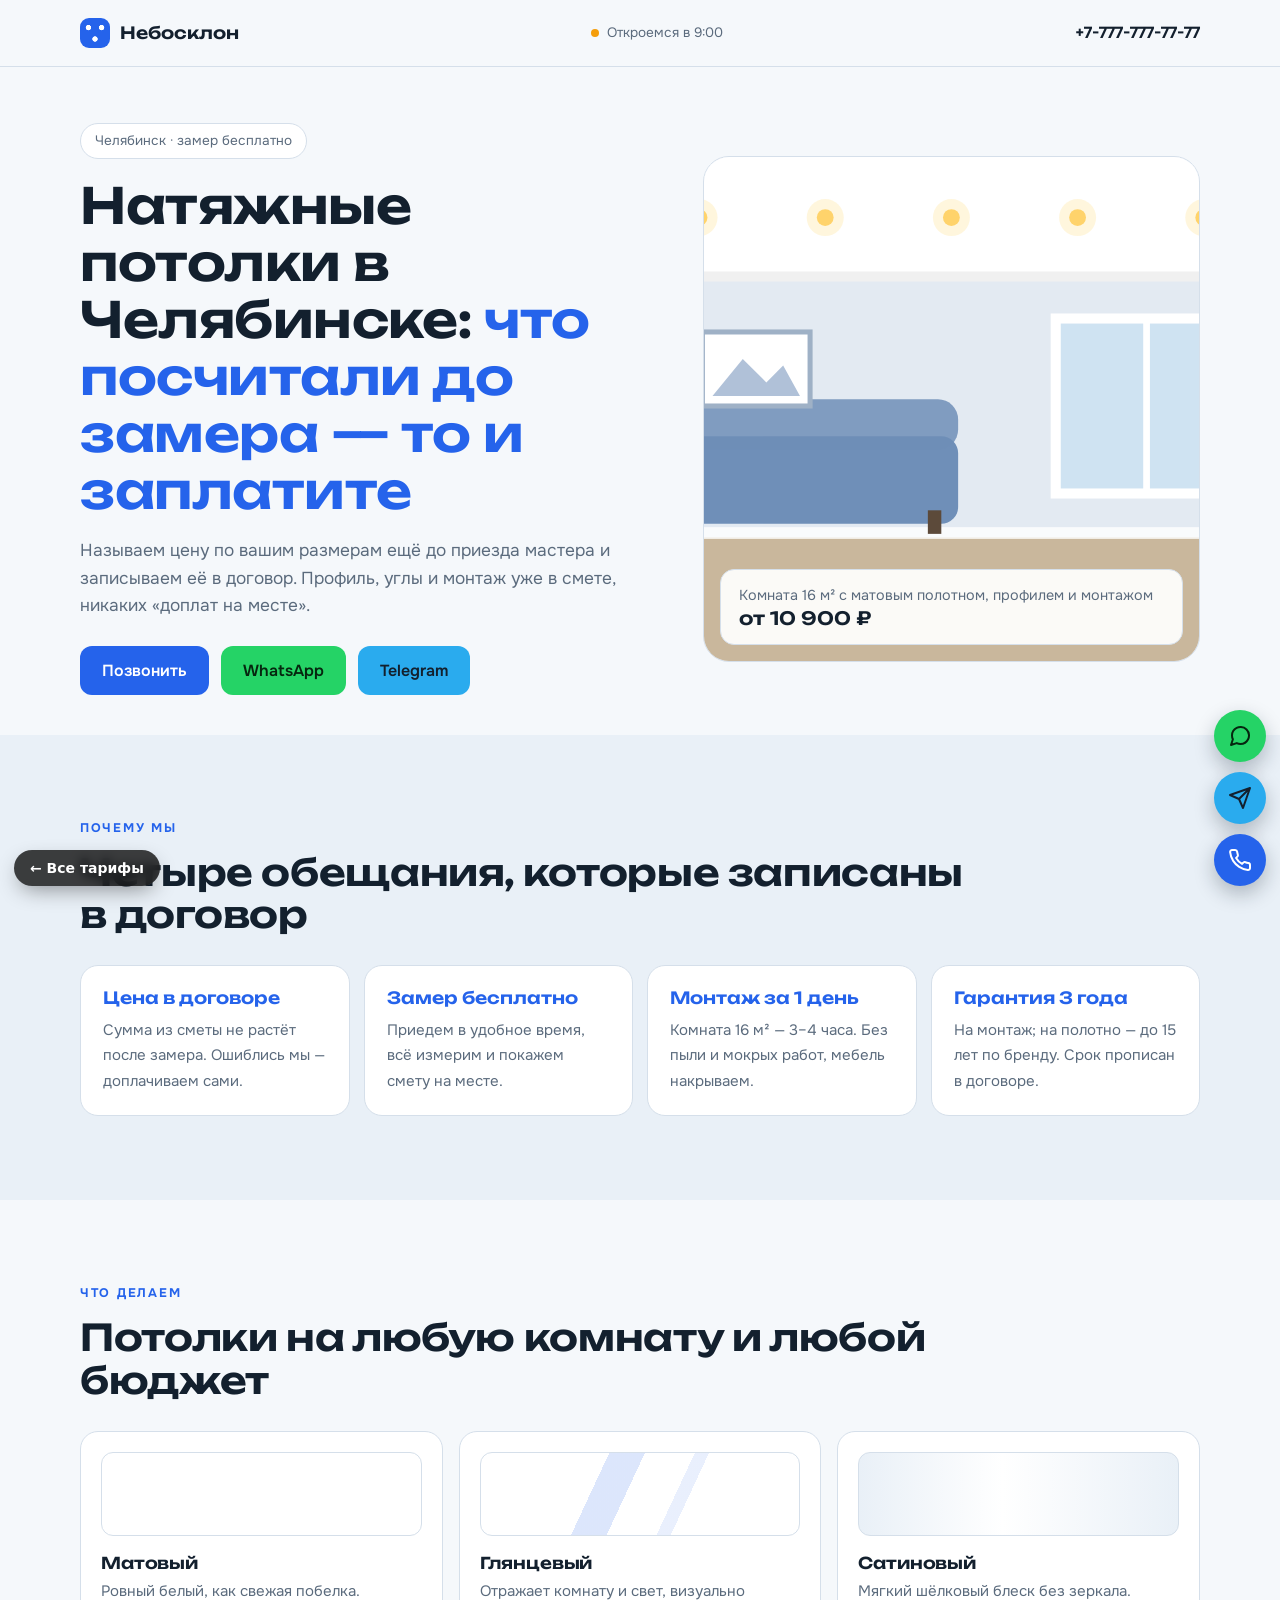
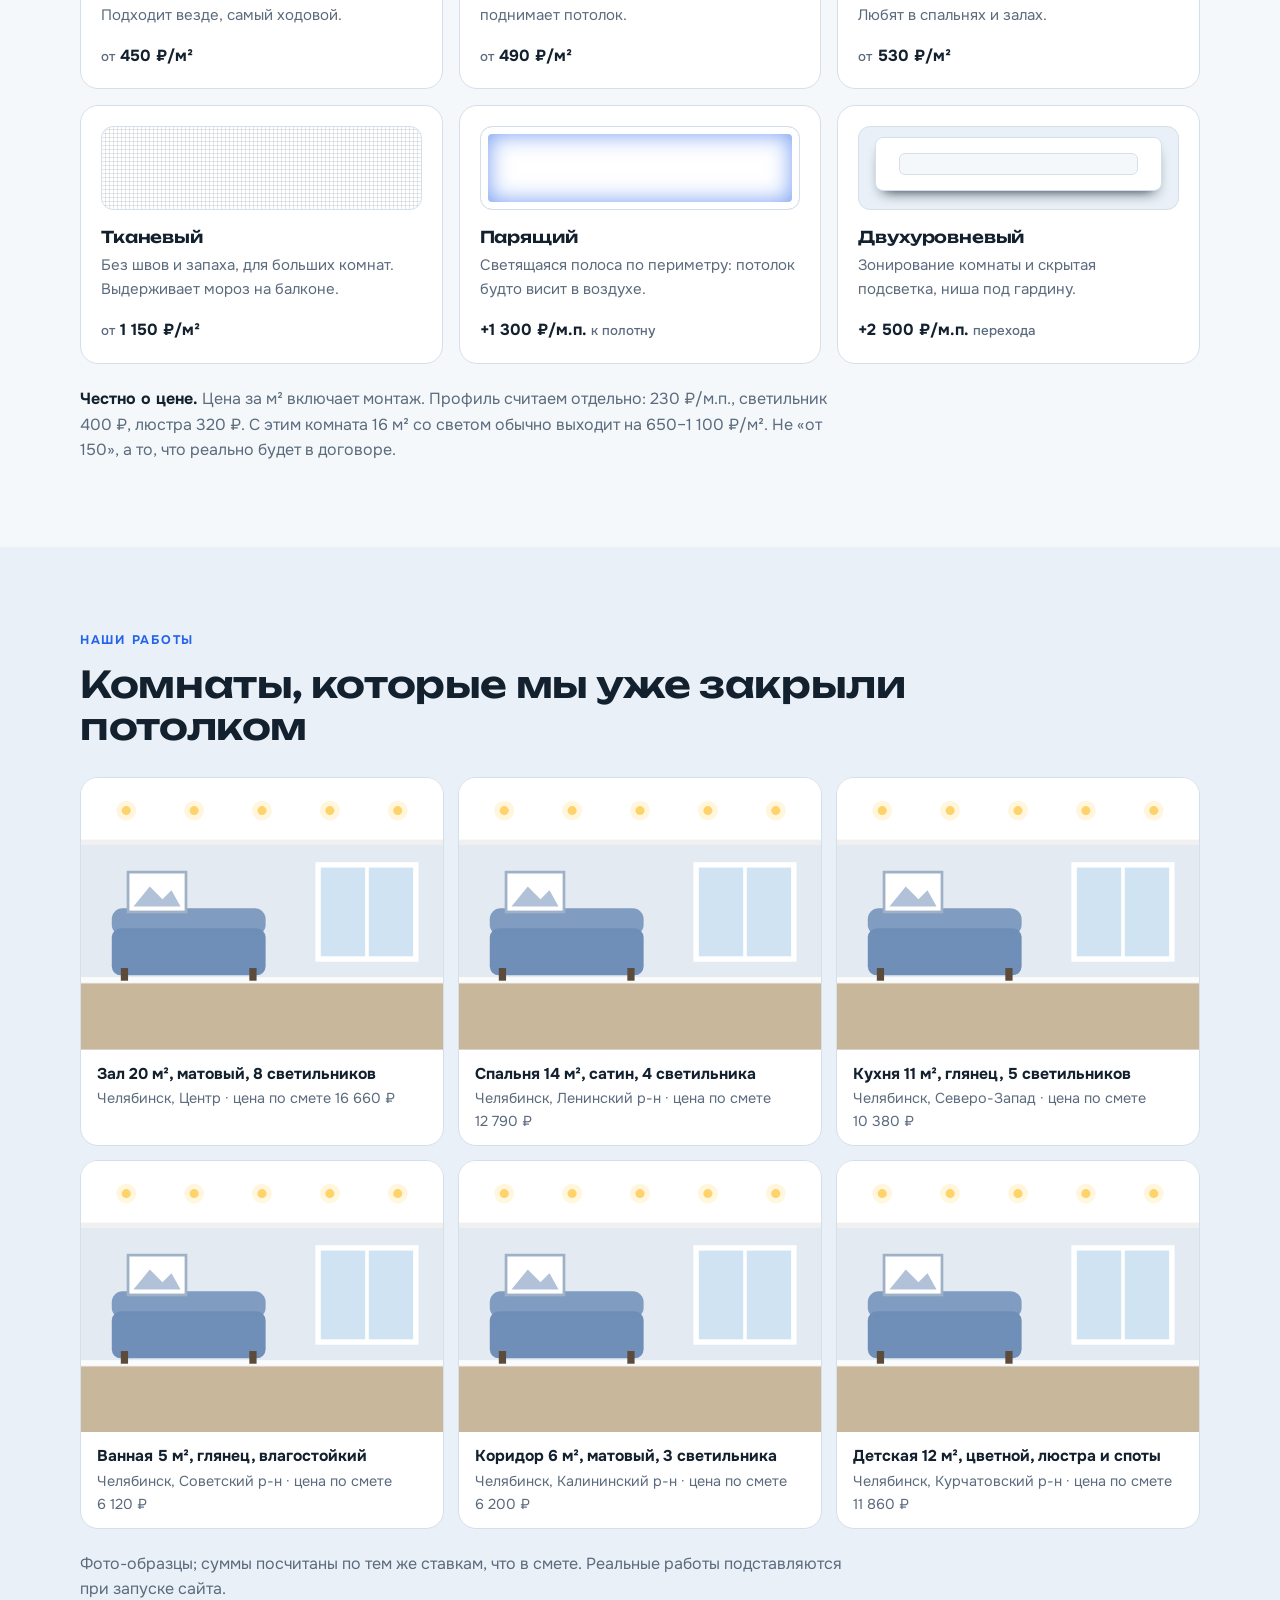
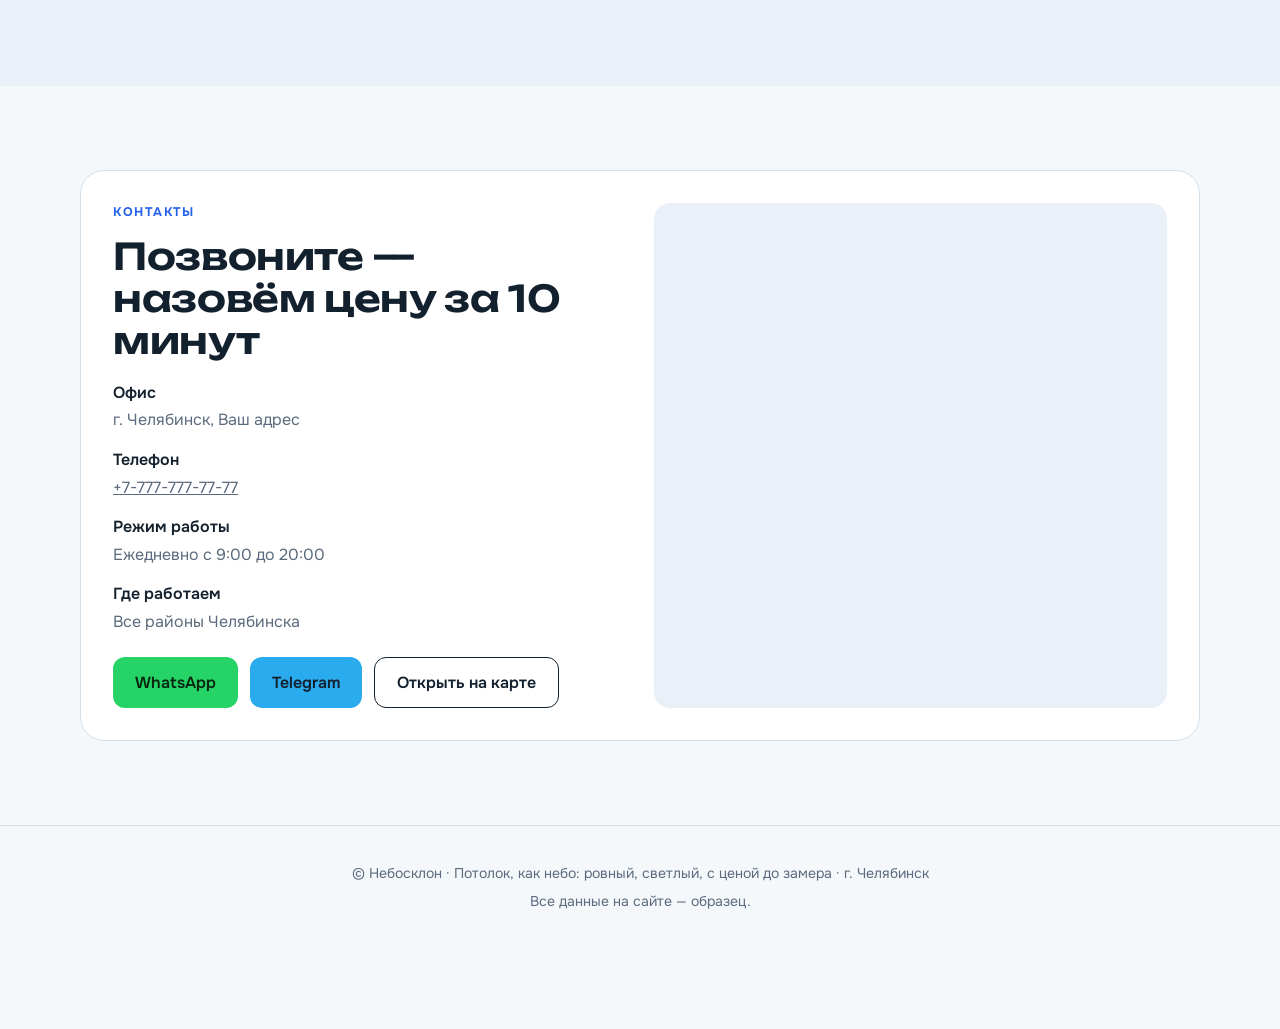
==== 1-start/index.html @ bb264007 "Публикация сайта" ====
<!DOCTYPE html>
<html lang="ru">
<head>
<meta charset="UTF-8">
<meta name="viewport" content="width=device-width, initial-scale=1">
<meta name="robots" content="noindex, nofollow">
<title>Небосклон — натяжные потолки в Челябинске, цена до замера</title>
<meta name="description" content="Натяжные потолки в Челябинске: цена считается до замера и фиксируется в договоре. Матовые, глянцевые, сатиновые, парящие. Замер бесплатно.">
<meta property="og:type" content="website">
<meta property="og:title" content="Небосклон — натяжные потолки в Челябинске, цена до замера">
<meta property="og:description" content="Натяжные потолки в Челябинске: цена считается до замера и фиксируется в договоре. Матовые, глянцевые, сатиновые, парящие. Замер бесплатно.">
<meta property="og:image" content="https://images.unsplash.com/photo-1600607687939-ce8a6c25118c?w=1200&q=72&auto=format&fit=crop">
<link rel="preconnect" href="https://fonts.googleapis.com">
<link rel="preconnect" href="https://fonts.gstatic.com" crossorigin>
<link href="https://fonts.googleapis.com/css2?family=Unbounded:wght@500;600&family=Onest:wght@400;500;600;700&display=swap" rel="stylesheet">
<!-- Яндекс Метрика: вставьте сюда код счётчика клиента -->
<style>

:root{--bg:#F5F8FB;--bg2:#E9F0F7;--card:#FFFFFF;--ink:#13202E;--mute:#5B6B7D;--acc:#2563EB;--acc-ink:#FFFFFF;--line:#D5DFEA;--ok:#16A34A;--warn:#F59E0B;--wa:#25D366;--wa-ink:#06260F;--tg:#2AABEE}
*{box-sizing:border-box}
html{scroll-behavior:smooth}
body{margin:0;background:var(--bg);color:var(--ink);font:16px/1.6 Onest,system-ui,sans-serif;overflow-x:hidden}
a{color:inherit}
img{max-width:100%}
h1,h2,h3{font-family:Unbounded,Onest,sans-serif;font-weight:600;line-height:1.15;margin:0;letter-spacing:-.01em;overflow-wrap:break-word}
.wr{max-width:1160px;margin:0 auto;padding:0 20px}
.nav{position:sticky;top:0;z-index:20;background:color-mix(in srgb,var(--bg) 90%,transparent);backdrop-filter:blur(10px);-webkit-backdrop-filter:blur(10px);border-bottom:1px solid var(--line)}
.nav .wr{display:flex;align-items:center;justify-content:space-between;height:66px;gap:14px}
.logo{font-family:Unbounded,sans-serif;font-weight:600;text-decoration:none;display:flex;align-items:center;gap:10px;white-space:nowrap;font-size:1.05rem}
.logo i{width:30px;height:30px;border-radius:9px;display:block;flex:none;background:radial-gradient(circle at 28% 32%,var(--acc-ink) 0 2.4px,transparent 3px),radial-gradient(circle at 72% 32%,var(--acc-ink) 0 2.4px,transparent 3px),radial-gradient(circle at 50% 70%,var(--acc-ink) 0 2.4px,transparent 3px),var(--acc)}
.nav ul{display:flex;gap:22px;list-style:none;margin:0;padding:0;font-weight:500;font-size:.94rem}
.nav ul a{text-decoration:none;color:var(--mute)}.nav ul a:hover{color:var(--ink)}
.tel{font-weight:700;text-decoration:none;white-space:nowrap}
.open{display:inline-flex;align-items:center;gap:8px;font-size:.85rem;color:var(--mute);white-space:nowrap}
.open b{width:8px;height:8px;border-radius:50%;background:var(--ok);box-shadow:0 0 0 0 color-mix(in srgb,var(--ok) 55%,transparent);animation:pulse 2s infinite}
.open.closed b{background:var(--warn);animation:none}
@keyframes pulse{70%{box-shadow:0 0 0 9px transparent}100%{box-shadow:0 0 0 0 transparent}}
.btn{display:inline-flex;align-items:center;justify-content:center;gap:8px;padding:14px 22px;border-radius:12px;font:600 1rem Onest,sans-serif;text-decoration:none;background:var(--acc);color:var(--acc-ink);border:0;cursor:pointer;transition:transform .2s,box-shadow .2s}
.btn:hover{transform:translateY(-2px);box-shadow:0 10px 24px -10px var(--acc)}
.btn:focus-visible,a:focus-visible,input:focus-visible,select:focus-visible,summary:focus-visible{outline:3px solid color-mix(in srgb,var(--acc) 55%,transparent);outline-offset:2px}
.btn.ghost{background:transparent;color:var(--ink);border:1.5px solid var(--ink)}
.btn.wa{background:var(--wa);color:var(--wa-ink)}
.btn.tg{background:var(--tg);color:var(--ink)}
.btn.sm{padding:9px 15px;font-size:.9rem;border-radius:10px}
.btn.block{width:100%}
.btns{display:flex;flex-wrap:wrap;gap:12px}
.chip{display:inline-block;border:1px solid var(--line);background:var(--card);border-radius:999px;padding:6px 14px;font-size:.85rem;color:var(--mute)}
.kick{color:var(--acc);font-weight:700;font-size:.78rem;letter-spacing:.14em;text-transform:uppercase;margin-bottom:12px}
.sec{padding:84px 0}
.sec.alt{background:var(--bg2)}
h2{font-size:clamp(1.45rem,3.4vw,2.3rem);margin-bottom:30px;max-width:26ch}
.lead{color:var(--mute);max-width:62ch;margin:-12px 0 28px}
img.ph,div.ph{width:100%;height:100%;object-fit:cover;display:block;background:var(--bg2)}
div.ph svg{width:100%;height:100%;display:block}
.pic{position:relative;overflow:hidden;background:var(--bg2)}
.pic>.ph,.im>.ph{position:absolute;inset:0;width:100%;height:100%}
.faq{max-width:840px}
.faq details{border-bottom:1px solid var(--line);padding:18px 0}
.faq summary{cursor:pointer;font-weight:600;font-size:1.06rem;list-style:none;display:flex;justify-content:space-between;gap:20px}
.faq summary::-webkit-details-marker{display:none}
.faq summary:after{content:"+";color:var(--acc);font-size:1.5rem;line-height:1;transition:transform .3s;flex:none}
.faq details[open] summary:after{transform:rotate(45deg)}
.faq p{color:var(--mute);margin:12px 0 0}
.form{background:var(--card);border:1px solid var(--line);border-radius:22px;padding:30px}
.form h3{font-size:1.2rem;margin-bottom:8px}
.form p{color:var(--mute);margin:0 0 14px}
.form label{display:block;font-size:.85rem;color:var(--mute);margin:12px 0 6px}
.form input,.form select{width:100%;padding:13px 14px;border-radius:12px;border:1px solid var(--line);background:var(--bg);color:var(--ink);font:inherit}
.form .btn{width:100%;margin-top:18px}
.form .ok{display:none;margin-top:14px;color:var(--ok);font-weight:700}
.form .consent{font-size:.8rem;color:var(--mute);margin:14px 0 0}
.form .consent a{color:var(--acc)}
.map{border-radius:22px;overflow:hidden;border:1px solid var(--line);display:flex;flex-direction:column;background:var(--card);min-height:360px}
.map iframe{flex:1;border:0;width:100%;min-height:240px;background:var(--bg2)}
.map dl{margin:0;padding:20px 24px;display:grid;grid-template-columns:auto 1fr;gap:6px 18px;font-size:.95rem}
.map dt{color:var(--mute)}.map dd{margin:0}
.kt{display:grid;grid-template-columns:1fr 1fr;gap:24px}
.kt>*{min-width:0}
footer{border-top:1px solid var(--line);padding:30px 20px 110px;text-align:center;color:var(--mute);font-size:.88rem}
footer p{margin:6px auto;max-width:70ch}
.float{position:fixed;right:14px;bottom:14px;display:flex;flex-direction:column;gap:10px;z-index:30}
.float a{width:52px;height:52px;border-radius:50%;display:grid;place-items:center;text-decoration:none;box-shadow:0 8px 20px color-mix(in srgb,var(--ink) 28%,transparent)}
.float a.wa{background:var(--wa);color:var(--wa-ink)}.float a.tg{background:var(--tg);color:var(--ink)}.float a.ph2{background:var(--acc);color:var(--acc-ink)}
.float svg{width:24px;height:24px;fill:none;stroke:currentColor;stroke-width:2;stroke-linecap:round;stroke-linejoin:round}
.js .rv{opacity:0;transform:translateY(24px);transition:opacity .7s,transform .7s cubic-bezier(.2,.8,.2,1)}
.js .rv.in{opacity:1;transform:none}
@media(prefers-reduced-motion:reduce){.js .rv{opacity:1;transform:none;transition:none}html{scroll-behavior:auto}.open b{animation:none}.btn,.btn:hover{transition:none;transform:none}}
@media(max-width:980px){.nav ul{display:none}}
@media(max-width:760px){.sec{padding:60px 0}.kt{grid-template-columns:1fr}.nav .open span{display:none}.form{padding:22px}}
@media(max-width:380px){.logo{font-size:.95rem}.tel{font-size:.9rem}}

.hero{padding:56px 0 40px}
.hero-g{display:grid;grid-template-columns:1.08fr .92fr;gap:40px;align-items:center}
.hero h1{font-size:clamp(1.65rem,4.6vw,3.1rem);margin:18px 0 18px}
.hero h1 em{font-style:normal;color:var(--acc)}
.hero p{color:var(--mute);font-size:1.08rem;max-width:50ch;margin:0 0 26px}
.hero-pic{border-radius:26px;aspect-ratio:1/1.02;border:1px solid var(--line)}
.hero-pic .badge{position:absolute;left:16px;right:16px;bottom:16px;background:color-mix(in srgb,var(--card) 92%,transparent);backdrop-filter:blur(6px);-webkit-backdrop-filter:blur(6px);padding:14px 18px;border-radius:14px;font-size:.9rem;color:var(--mute);border:1px solid var(--line)}
.hero-pic .badge b{display:block;font-family:Unbounded,sans-serif;color:var(--ink);font-size:1.15rem;font-weight:600;line-height:1.25}
.adv{display:grid;grid-template-columns:repeat(4,1fr);gap:14px}
.adv div{background:var(--card);border:1px solid var(--line);border-radius:18px;padding:22px}
.adv b{display:block;font-family:Unbounded,sans-serif;font-weight:600;font-size:1.05rem;color:var(--acc);margin-bottom:8px;line-height:1.2}
.adv span{color:var(--mute);font-size:.94rem}
.svc{display:grid;grid-template-columns:repeat(3,1fr);gap:16px;list-style:none;padding:0;margin:0}
.svc li{background:var(--card);border:1px solid var(--line);border-radius:18px;padding:20px;display:flex;flex-direction:column;gap:6px}
.svc h3{font-size:1.02rem;margin-top:2px}
.svc p{margin:0;color:var(--mute);font-size:.94rem}
.svc .pr{margin-top:auto;padding-top:10px;font-weight:700}
.svc .pr small{font-weight:500;color:var(--mute)}
.sw{height:84px;border-radius:12px;border:1px solid var(--line);background:var(--card);position:relative;overflow:hidden;margin-bottom:10px}
.sw.gl{background:linear-gradient(115deg,var(--card) 0 36%,color-mix(in srgb,var(--acc) 16%,var(--card)) 36% 46%,var(--card) 46% 60%,color-mix(in srgb,var(--acc) 10%,var(--card)) 60% 64%,var(--card) 64%)}
.sw.sa{background:linear-gradient(90deg,var(--bg2),var(--card) 45%,var(--bg2))}
.sw.fa{background:repeating-linear-gradient(0deg,transparent 0 3px,color-mix(in srgb,var(--mute) 16%,transparent) 3px 4px),repeating-linear-gradient(90deg,transparent 0 3px,color-mix(in srgb,var(--mute) 16%,transparent) 3px 4px),var(--card)}
.sw.fl{box-shadow:inset 0 0 0 7px var(--card),inset 0 0 22px 8px color-mix(in srgb,var(--acc) 60%,transparent)}
.sw.tw{background:var(--bg2)}
.sw.tw:before{content:"";position:absolute;inset:10px 16px 18px 16px;border-radius:8px;background:var(--card);border:1px solid var(--line);box-shadow:0 8px 14px -8px var(--ink)}
.sw.tw:after{content:"";position:absolute;inset:26px 40px 34px 40px;border-radius:6px;background:var(--bg);border:1px solid var(--line)}
.mt{margin-top:22px}
.note{margin:22px 0 0;color:var(--mute);max-width:70ch}
.note b{color:var(--ink)}
.gal{display:grid;grid-template-columns:repeat(3,1fr);gap:14px}
.gal figure{margin:0;border-radius:18px;overflow:hidden;background:var(--card);border:1px solid var(--line)}
.gal figure>div{aspect-ratio:4/3}
.gal figcaption{padding:12px 16px;font-size:.9rem;color:var(--mute)}
.gal figcaption b{display:block;color:var(--ink);font-size:.98rem}
.ct{display:grid;grid-template-columns:1fr 1fr;gap:28px;background:var(--card);border:1px solid var(--line);border-radius:24px;padding:32px}
.ct dl{margin:18px 0 0}.ct dt{font-weight:600;margin-top:14px}.ct dt:first-child{margin-top:0}.ct dd{margin:2px 0 0;color:var(--mute)}
.ct h2{margin-bottom:0}
.ct iframe{width:100%;height:100%;min-height:300px;border:0;border-radius:16px;background:var(--bg2)}
@media(max-width:980px){.adv{grid-template-columns:1fr 1fr}.svc{grid-template-columns:1fr 1fr}}
@media(max-width:760px){.hero{padding-top:26px}.hero-g{grid-template-columns:1fr;gap:24px}.hero-pic{aspect-ratio:4/3.2}.adv,.svc,.gal{grid-template-columns:1fr}.ct{grid-template-columns:1fr;padding:22px}.btns .btn{flex:1 1 auto}}
@media(min-width:561px) and (max-width:760px){.gal{grid-template-columns:1fr 1fr}}
</style>
</head>
<body><a href="../index.html" class="tarify-back" aria-label="Вернуться ко всем тарифам" style="position:fixed;left:14px;bottom:calc(14px + env(safe-area-inset-bottom,0px));z-index:2147483000;display:inline-flex;align-items:center;gap:6px;padding:11px 16px;border-radius:999px;background:rgba(20,20,20,.82);color:#fff;font:600 14px/1 system-ui,-apple-system,'Segoe UI',Roboto,sans-serif;text-decoration:none;box-shadow:0 8px 22px -6px rgba(0,0,0,.45);-webkit-backdrop-filter:blur(6px);backdrop-filter:blur(6px)">← Все тарифы</a><script data-fp>(function(){try{var k="fp:"+location.pathname.split("/")[1],q=/[?&]from=portfolio(&|$)/.test(location.search);if(q)sessionStorage.setItem(k,"1");if(q||sessionStorage.getItem(k)){var b=document.querySelector(".tarify-back");if(b)b.style.display="none"}}catch(e){}})();</script>

<header class="nav"><div class="wr">
  <a class="logo" href="#top"><i></i>Небосклон</a>
  <span class="open" id="open"><b></b><span>Открыто сейчас</span></span>
  <a class="tel" href="tel:+77777777777">+7-777-777-77-77</a>
</div></header>

<main>
<section class="hero" id="top"><div class="wr hero-g">
  <div>
    <span class="chip">Челябинск · замер бесплатно</span>
    <h1>Натяжные потолки в Челябинске: <em>что посчитали до замера — то и заплатите</em></h1>
    <p>Называем цену по вашим размерам ещё до приезда мастера и записываем её в договор. Профиль, углы и монтаж уже в смете, никаких «доплат на месте».</p>
    <div class="btns">
      <a class="btn" href="tel:+77777777777">Позвонить</a>
      <a class="btn wa" href="https://wa.me/77777777777?text=%D0%97%D0%B4%D1%80%D0%B0%D0%B2%D1%81%D1%82%D0%B2%D1%83%D0%B9%D1%82%D0%B5!%20%D0%A5%D0%BE%D1%87%D1%83%20%D1%80%D0%B0%D1%81%D1%81%D1%87%D0%B8%D1%82%D0%B0%D1%82%D1%8C%20%D0%BD%D0%B0%D1%82%D1%8F%D0%B6%D0%BD%D0%BE%D0%B9%20%D0%BF%D0%BE%D1%82%D0%BE%D0%BB%D0%BE%D0%BA" target="_blank" rel="noopener">WhatsApp</a>
      <a class="btn tg" href="https://t.me/" target="_blank" rel="noopener">Telegram</a>
    </div>
  </div>
  <div class="hero-pic pic" data-photo="1600607687939-ce8a6c25118c" data-w="1000" data-eager data-sizes="(max-width:760px) 100vw, 520px" data-alt="Светлая гостиная с натяжным потолком и встроенными светильниками" data-room='{}'>
    <div class="badge">Комната 16 м² с матовым полотном, профилем и монтажом<b>от 10 900 ₽</b></div>
  </div>
</div></section>

<section class="sec alt" id="preimushchestva"><div class="wr">
  <div class="kick rv">Почему мы</div>
  <h2 class="rv">Четыре обещания, которые записаны в договор</h2>
  <div class="adv">
    <div class="rv"><b>Цена в договоре</b><span>Сумма из сметы не растёт после замера. Ошиблись мы — доплачиваем сами.</span></div>
    <div class="rv"><b>Замер бесплатно</b><span>Приедем в удобное время, всё измерим и покажем смету на месте.</span></div>
    <div class="rv"><b>Монтаж за 1 день</b><span>Комната 16 м² — 3–4 часа. Без пыли и мокрых работ, мебель накрываем.</span></div>
    <div class="rv"><b>Гарантия 3 года</b><span>На монтаж; на полотно — до 15 лет по бренду. Срок прописан в договоре.</span></div>
  </div>
</div></section>

<section class="sec" id="uslugi"><div class="wr">
  <div class="kick rv">Что делаем</div>
  <h2 class="rv">Потолки на любую комнату и любой бюджет</h2>
  <ul class="svc">
    <li class="rv"><div class="sw" aria-hidden="true"></div><h3>Матовый</h3><p>Ровный белый, как свежая побелка. Подходит везде, самый ходовой.</p><div class="pr"><small>от</small> 450 ₽/м²</div></li>
    <li class="rv"><div class="sw gl" aria-hidden="true"></div><h3>Глянцевый</h3><p>Отражает комнату и свет, визуально поднимает потолок.</p><div class="pr"><small>от</small> 490 ₽/м²</div></li>
    <li class="rv"><div class="sw sa" aria-hidden="true"></div><h3>Сатиновый</h3><p>Мягкий шёлковый блеск без зеркала. Любят в спальнях и залах.</p><div class="pr"><small>от</small> 530 ₽/м²</div></li>
    <li class="rv"><div class="sw fa" aria-hidden="true"></div><h3>Тканевый</h3><p>Без швов и запаха, для больших комнат. Выдерживает мороз на балконе.</p><div class="pr"><small>от</small> 1 150 ₽/м²</div></li>
    <li class="rv"><div class="sw fl" aria-hidden="true"></div><h3>Парящий</h3><p>Светящаяся полоса по периметру: потолок будто висит в воздухе.</p><div class="pr">+1 300 ₽/м.п. <small>к полотну</small></div></li>
    <li class="rv"><div class="sw tw" aria-hidden="true"></div><h3>Двухуровневый</h3><p>Зонирование комнаты и скрытая подсветка, ниша под гардину.</p><div class="pr">+2 500 ₽/м.п. <small>перехода</small></div></li>
  </ul>
  <p class="note rv"><b>Честно о цене.</b> Цена за м² включает монтаж. Профиль считаем отдельно: 230 ₽/м.п., светильник 400 ₽, люстра 320 ₽. С этим комната 16 м² со светом обычно выходит на 650–1 100 ₽/м². Не «от 150», а то, что реально будет в договоре.</p>
</div></section>

<section class="sec alt" id="raboty"><div class="wr">
  <div class="kick rv">Наши работы</div>
  <h2 class="rv">Комнаты, которые мы уже закрыли потолком</h2>
  <div class="gal">
    <figure class="rv"><div class="pic" data-photo="1598928506311-c55ded91a20c" data-w="720" data-sizes="(max-width:760px) 100vw, 360px" data-alt="Зал 20 м², матовый, 8 светильников" data-room='{}'></div><figcaption><b>Зал 20 м², матовый, 8 светильников</b>Челябинск, Центр · цена по смете 16 660 ₽</figcaption></figure>
    <figure class="rv"><div class="pic" data-photo="1522771739844-6a9f6d5f14af" data-w="720" data-sizes="(max-width:760px) 100vw, 360px" data-alt="Спальня 14 м², сатин, 4 светильника" data-room='{}'></div><figcaption><b>Спальня 14 м², сатин, 4 светильника</b>Челябинск, Ленинский р-н · цена по смете 12 790 ₽</figcaption></figure>
    <figure class="rv"><div class="pic" data-photo="1600489000022-c2086d79f9d4" data-w="720" data-sizes="(max-width:760px) 100vw, 360px" data-alt="Кухня 11 м², глянец, 5 светильников" data-room='{}'></div><figcaption><b>Кухня 11 м², глянец, 5 светильников</b>Челябинск, Северо-Запад · цена по смете 10 380 ₽</figcaption></figure>
    <figure class="rv"><div class="pic" data-photo="1584622650111-993a426fbf0a" data-w="720" data-sizes="(max-width:760px) 100vw, 360px" data-alt="Ванная 5 м², глянец, влагостойкий" data-room='{}'></div><figcaption><b>Ванная 5 м², глянец, влагостойкий</b>Челябинск, Советский р-н · цена по смете 6 120 ₽</figcaption></figure>
    <figure class="rv"><div class="pic" data-photo="1618219908412-a29a1bb7b86e" data-w="720" data-sizes="(max-width:760px) 100vw, 360px" data-alt="Коридор 6 м², матовый, 3 светильника" data-room='{}'></div><figcaption><b>Коридор 6 м², матовый, 3 светильника</b>Челябинск, Калининский р-н · цена по смете 6 200 ₽</figcaption></figure>
    <figure class="rv"><div class="pic" data-photo="1615874959474-d609969a20ed" data-w="720" data-sizes="(max-width:760px) 100vw, 360px" data-alt="Детская 12 м², цветной, люстра и споты" data-room='{}'></div><figcaption><b>Детская 12 м², цветной, люстра и споты</b>Челябинск, Курчатовский р-н · цена по смете 11 860 ₽</figcaption></figure>
  </div>
  <p class="note rv">Фото-образцы; суммы посчитаны по тем же ставкам, что в смете. Реальные работы подставляются при запуске сайта.</p>
</div></section>

<section class="sec" id="kontakty"><div class="wr">
  <div class="ct rv">
    <div>
      <div class="kick">Контакты</div>
      <h2>Позвоните — назовём цену за 10 минут</h2>
      <dl>
        <dt>Офис</dt><dd>г. Челябинск, Ваш адрес</dd>
        <dt>Телефон</dt><dd><a href="tel:+77777777777">+7-777-777-77-77</a></dd>
        <dt>Режим работы</dt><dd>Ежедневно с 9:00 до 20:00</dd>
        <dt>Где работаем</dt><dd>Все районы Челябинска</dd>
      </dl>
      <div class="btns mt">
        <a class="btn wa" href="https://wa.me/77777777777" target="_blank" rel="noopener">WhatsApp</a>
        <a class="btn tg" href="https://t.me/" target="_blank" rel="noopener">Telegram</a>
        <a class="btn ghost" href="https://yandex.ru/maps/?text=%D0%A7%D0%B5%D0%BB%D1%8F%D0%B1%D0%B8%D0%BD%D1%81%D0%BA" target="_blank" rel="noopener">Открыть на карте</a>
      </div>
    </div>
    <iframe title="Карта: Челябинск" src="https://yandex.ru/map-widget/v1/?ll=61.402554%2C55.159897&amp;z=11" loading="lazy"></iframe>
  </div>
</div></section>
</main>

<footer>
  <p>© Небосклон · Потолок, как небо: ровный, светлый, с ценой до замера · г. Челябинск</p>
  <p>Все данные на сайте — образец.</p>
</footer>
<div class="float">
  <a class="wa" href="https://wa.me/77777777777?text=%D0%97%D0%B4%D1%80%D0%B0%D0%B2%D1%81%D1%82%D0%B2%D1%83%D0%B9%D1%82%D0%B5!%20%D0%A5%D0%BE%D1%87%D1%83%20%D1%80%D0%B0%D1%81%D1%81%D1%87%D0%B8%D1%82%D0%B0%D1%82%D1%8C%20%D0%BD%D0%B0%D1%82%D1%8F%D0%B6%D0%BD%D0%BE%D0%B9%20%D0%BF%D0%BE%D1%82%D0%BE%D0%BB%D0%BE%D0%BA" aria-label="Написать в WhatsApp" target="_blank" rel="noopener"><svg viewBox="0 0 24 24" aria-hidden="true"><path d="M21 11.5a8.38 8.38 0 0 1-.9 3.8 8.5 8.5 0 0 1-7.6 4.7 8.38 8.38 0 0 1-3.8-.9L3 21l1.9-5.7a8.38 8.38 0 0 1-.9-3.8 8.5 8.5 0 0 1 4.7-7.6 8.38 8.38 0 0 1 3.8-.9h.5a8.48 8.48 0 0 1 8 8v.5z"/></svg></a>
  <a class="tg" href="https://t.me/" aria-label="Написать в Telegram" target="_blank" rel="noopener"><svg viewBox="0 0 24 24" aria-hidden="true"><path d="M22 2L11 13M22 2l-7 20-4-9-9-4 20-7z"/></svg></a>
  <a class="ph2" href="tel:+77777777777" aria-label="Позвонить"><svg viewBox="0 0 24 24" aria-hidden="true"><path d="M22 16.92v3a2 2 0 0 1-2.18 2 19.79 19.79 0 0 1-8.63-3.07 19.5 19.5 0 0 1-6-6 19.79 19.79 0 0 1-3.07-8.67A2 2 0 0 1 4.11 2h3a2 2 0 0 1 2 1.72c.127.96.361 1.903.7 2.81a2 2 0 0 1-.45 2.11L8.09 9.91a16 16 0 0 0 6 6l1.27-1.27a2 2 0 0 1 2.11-.45c.907.339 1.85.573 2.81.7A2 2 0 0 1 22 16.92z"/></svg></a>
</div>

<script>
(function(){
'use strict';

var REG=[];
function photoURL(id,w){return 'https://images.unsplash.com/photo-'+id+'?w='+w+'&q=72&auto=format&fit=crop'}
/* Иллюстрация комнаты с потолком — показывается, если фото не загрузилось */
function roomSVG(o){
  o=o||{};var wall=o.wall||'#E3EAF2',floor=o.floor||'#C9B79C',acc=o.acc||'#6F8FB8',spots=o.spots==null?5:o.spots;
  var s='<svg viewBox="0 0 400 300" xmlns="http://www.w3.org/2000/svg" preserveAspectRatio="xMidYMid slice" role="img">';
  s+='<rect width="400" height="300" fill="'+wall+'"/>';
  s+='<rect width="400" height="74" fill="#fff"/><rect y="68" width="400" height="6" fill="#000" opacity=".06"/>';
  for(var i=0;i<spots;i++){var x=50+i*(300/Math.max(1,spots-1||1));if(spots===1)x=200;s+='<circle cx="'+x+'" cy="36" r="11" fill="#FFF6DA" opacity=".9"/><circle cx="'+x+'" cy="36" r="5" fill="#FFD36B"/>'}
  s+='<polygon points="0,226 400,226 400,300 0,300" fill="'+floor+'"/><rect y="220" width="400" height="7" fill="#fff" opacity=".8"/>';
  s+='<rect x="262" y="96" width="108" height="104" fill="#CFE3F2" stroke="#fff" stroke-width="6"/><line x1="316" y1="96" x2="316" y2="200" stroke="#fff" stroke-width="4"/>';
  s+='<rect x="34" y="166" width="170" height="52" rx="10" fill="'+acc+'"/><rect x="34" y="144" width="170" height="30" rx="12" fill="'+acc+'" opacity=".85"/>';
  s+='<rect x="44" y="210" width="8" height="14" fill="#5C4A3A"/><rect x="186" y="210" width="8" height="14" fill="#5C4A3A"/>';
  s+='<rect x="52" y="104" width="64" height="44" fill="#fff" stroke="#9FB1C6" stroke-width="3"/><path d="M58 142 L76 120 L90 134 L100 124 L110 142Z" fill="'+acc+'" opacity=".55"/>';
  return s+'</svg>';
}
function pic(id,cfg,alt,w,o){o=o||{};var k=REG.push(cfg||{})-1,h=Math.round(w/2),b=Math.min(2400,w*1.6|0);
  return '<img class="ph" data-k="'+k+'" src="'+photoURL(id,w)+'" srcset="'+photoURL(id,h)+' '+h+'w, '+photoURL(id,w)+' '+w+'w, '+photoURL(id,b)+' '+b+'w" sizes="'+(o.sizes||'(max-width:760px) 100vw, 50vw')+'" alt="'+(alt||'').replace(/"/g,'&quot;')+'" '+(o.eager?'fetchpriority="high"':'loading="lazy"')+' decoding="async">'}
document.addEventListener('error',function(e){var im=e.target;if(im&&im.tagName==='IMG'&&im.dataset.k){var d=document.createElement('div');d.className='ph';d.setAttribute('role','img');d.setAttribute('aria-label',im.alt);d.innerHTML=roomSVG(REG[im.dataset.k]);im.replaceWith(d)}},true);
function fillMedia(el){var cfg=JSON.parse(el.getAttribute('data-room')||'{}');el.insertAdjacentHTML('afterbegin',el.dataset.photo?pic(el.dataset.photo,cfg,el.dataset.alt||'',+el.dataset.w||1000,{eager:el.hasAttribute('data-eager'),sizes:el.dataset.sizes}):roomSVG(cfg))}
document.querySelectorAll('[data-photo]').forEach(fillMedia);
/* Челябинск = UTC+5, офис 9:00–20:00 */
(function(){var el=document.getElementById('open');if(!el)return;var h=(new Date().getUTCHours()+5)%24;if(h<9||h>=20){el.classList.add('closed');el.lastChild.textContent='Откроемся в 9:00'}})();
/* Плавное появление блоков */
document.documentElement.classList.add('js');
var RV=document.querySelectorAll('.rv');
function showRV(){RV.forEach(function(el){el.classList.add('in')})}
if('IntersectionObserver' in window&&!matchMedia('(prefers-reduced-motion: reduce)').matches){
  var io=new IntersectionObserver(function(es){es.forEach(function(e){if(e.isIntersecting){e.target.classList.add('in');io.unobserve(e.target)}})},{threshold:.08});
  RV.forEach(function(el,i){el.style.transitionDelay=((i%3)*70)+'ms';io.observe(el)});setTimeout(showRV,5000);
}else showRV();

})();
</script>
<style data-hscroll>.hs-wrap{position:relative;min-width:0;max-width:100%}.hs-btn{position:absolute;top:50%;z-index:30;width:42px;height:42px;margin-top:-21px;border-radius:50%;border:1px solid rgba(255,255,255,.45);background:rgba(20,20,24,.62);color:#fff;font:600 18px/1 system-ui,sans-serif;display:flex;align-items:center;justify-content:center;cursor:pointer;-webkit-backdrop-filter:blur(6px);backdrop-filter:blur(6px);box-shadow:0 4px 14px rgba(0,0,0,.25);transition:opacity .25s,transform .2s;padding:0}.hs-btn:hover{transform:scale(1.08)}.hs-btn.l{left:6px}.hs-btn.r{right:6px}.hs-btn.off{opacity:0;pointer-events:none}.hs-wrap.sm .hs-btn{width:30px;height:30px;margin-top:-15px;font-size:14px}</style>
<script data-hscroll>(function(){function sc(el){var cs=getComputedStyle(el);return /(auto|scroll)/.test(cs.overflowX)&&el.scrollWidth>el.clientWidth+8&&el.clientHeight>40}
function upd(el){var w=el.parentNode,l=w.querySelector(':scope>.hs-btn.l'),r=w.querySelector(':scope>.hs-btn.r'),can=el.scrollWidth>el.clientWidth+8;l.classList.toggle('off',!can||el.scrollLeft<4);r.classList.toggle('off',!can||el.scrollLeft+el.clientWidth>=el.scrollWidth-4)}
function step(el){var c=el.firstElementChild,g=parseFloat(getComputedStyle(el).columnGap)||16,s=c?c.getBoundingClientRect().width+g:0;if(!s||s>el.clientWidth*.9)s=el.clientWidth*.8;return s}
function add(el){if(el.dataset.hs)return;el.dataset.hs=1;var w=document.createElement('div');w.className='hs-wrap'+(el.clientHeight<100?' sm':'');var cs=getComputedStyle(el);['gridColumn','gridRow','marginTop','marginBottom','marginLeft','marginRight','flex','alignSelf','width','maxWidth'].forEach(function(p){if(p.indexOf('margin')==0){w.style[p]=cs[p];el.style[p]='0'}else if(el.style[p]||p.indexOf('grid')==0||p=='alignSelf'||p=='flex'){w.style[p]=cs[p]}});el.parentNode.insertBefore(w,el);w.appendChild(el);
[['l','<svg width="18" height="18" viewBox="0 0 24 24" fill="none" stroke="currentColor" stroke-width="2" stroke-linecap="round" stroke-linejoin="round" aria-hidden="true"><path d="M19 12H5M12 19l-7-7 7-7"/></svg>','Прокрутить назад',-1],['r','<svg width="18" height="18" viewBox="0 0 24 24" fill="none" stroke="currentColor" stroke-width="2" stroke-linecap="round" stroke-linejoin="round" aria-hidden="true"><path d="M5 12h14M12 5l7 7-7 7"/></svg>','Прокрутить вперёд',1]].forEach(function(a){var b=document.createElement('button');b.type='button';b.className='hs-btn '+a[0]+' off';b.innerHTML=a[1];b.setAttribute('aria-label',a[2]);b.onclick=function(){el.scrollBy({left:a[3]*step(el),behavior:'smooth'})};w.appendChild(b)});
el.addEventListener('scroll',function(){upd(el)},{passive:true});upd(el)}
function scan(){document.querySelectorAll('body *:not(.hs-btn):not(.hs-wrap)').forEach(function(el){if(el.dataset.hs){upd(el);return}if(!el.closest('[data-no-hs]')&&sc(el))add(el)})}
var t;function later(){clearTimeout(t);t=setTimeout(scan,250)}
if(document.readyState!='loading')later();else document.addEventListener('DOMContentLoaded',later);
addEventListener('load',later);addEventListener('resize',later);document.addEventListener('click',function(e){if(!e.target.closest('.hs-btn'))later()},true)})();</script>
</body>
</html>
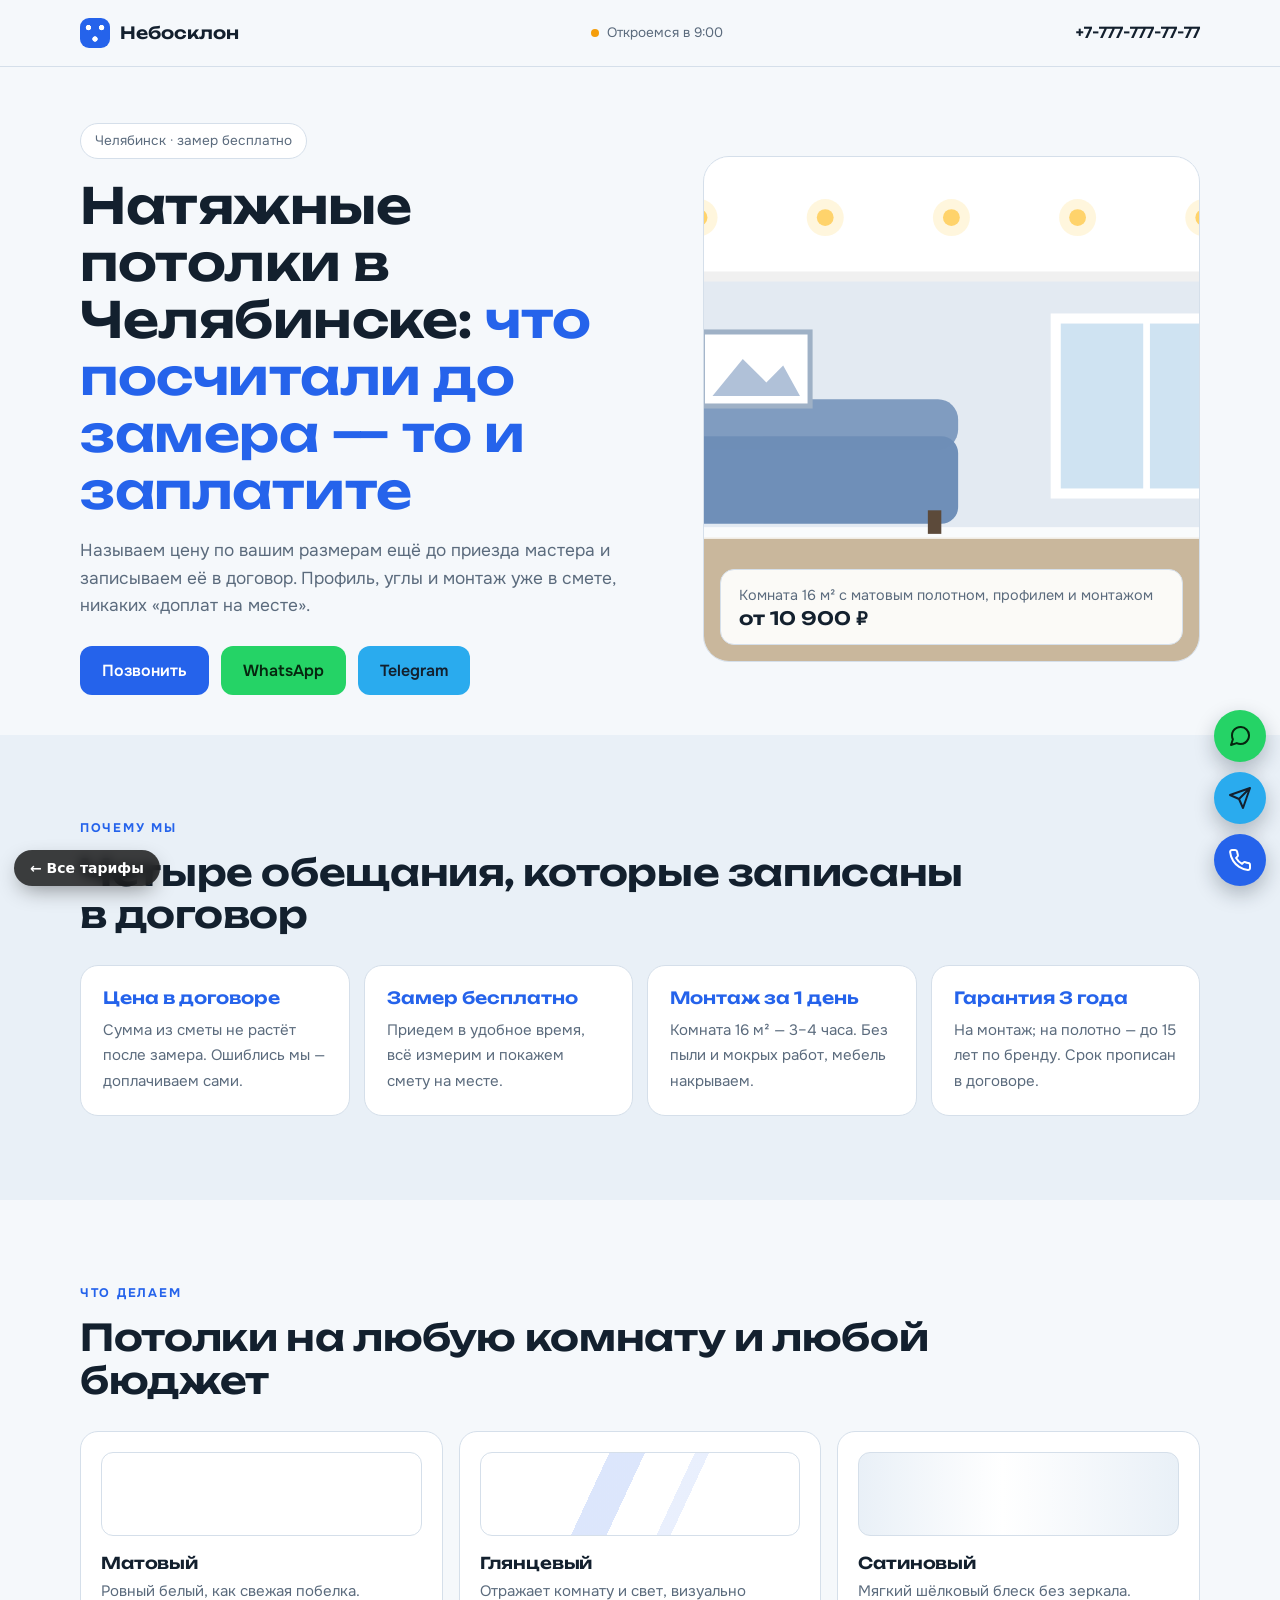
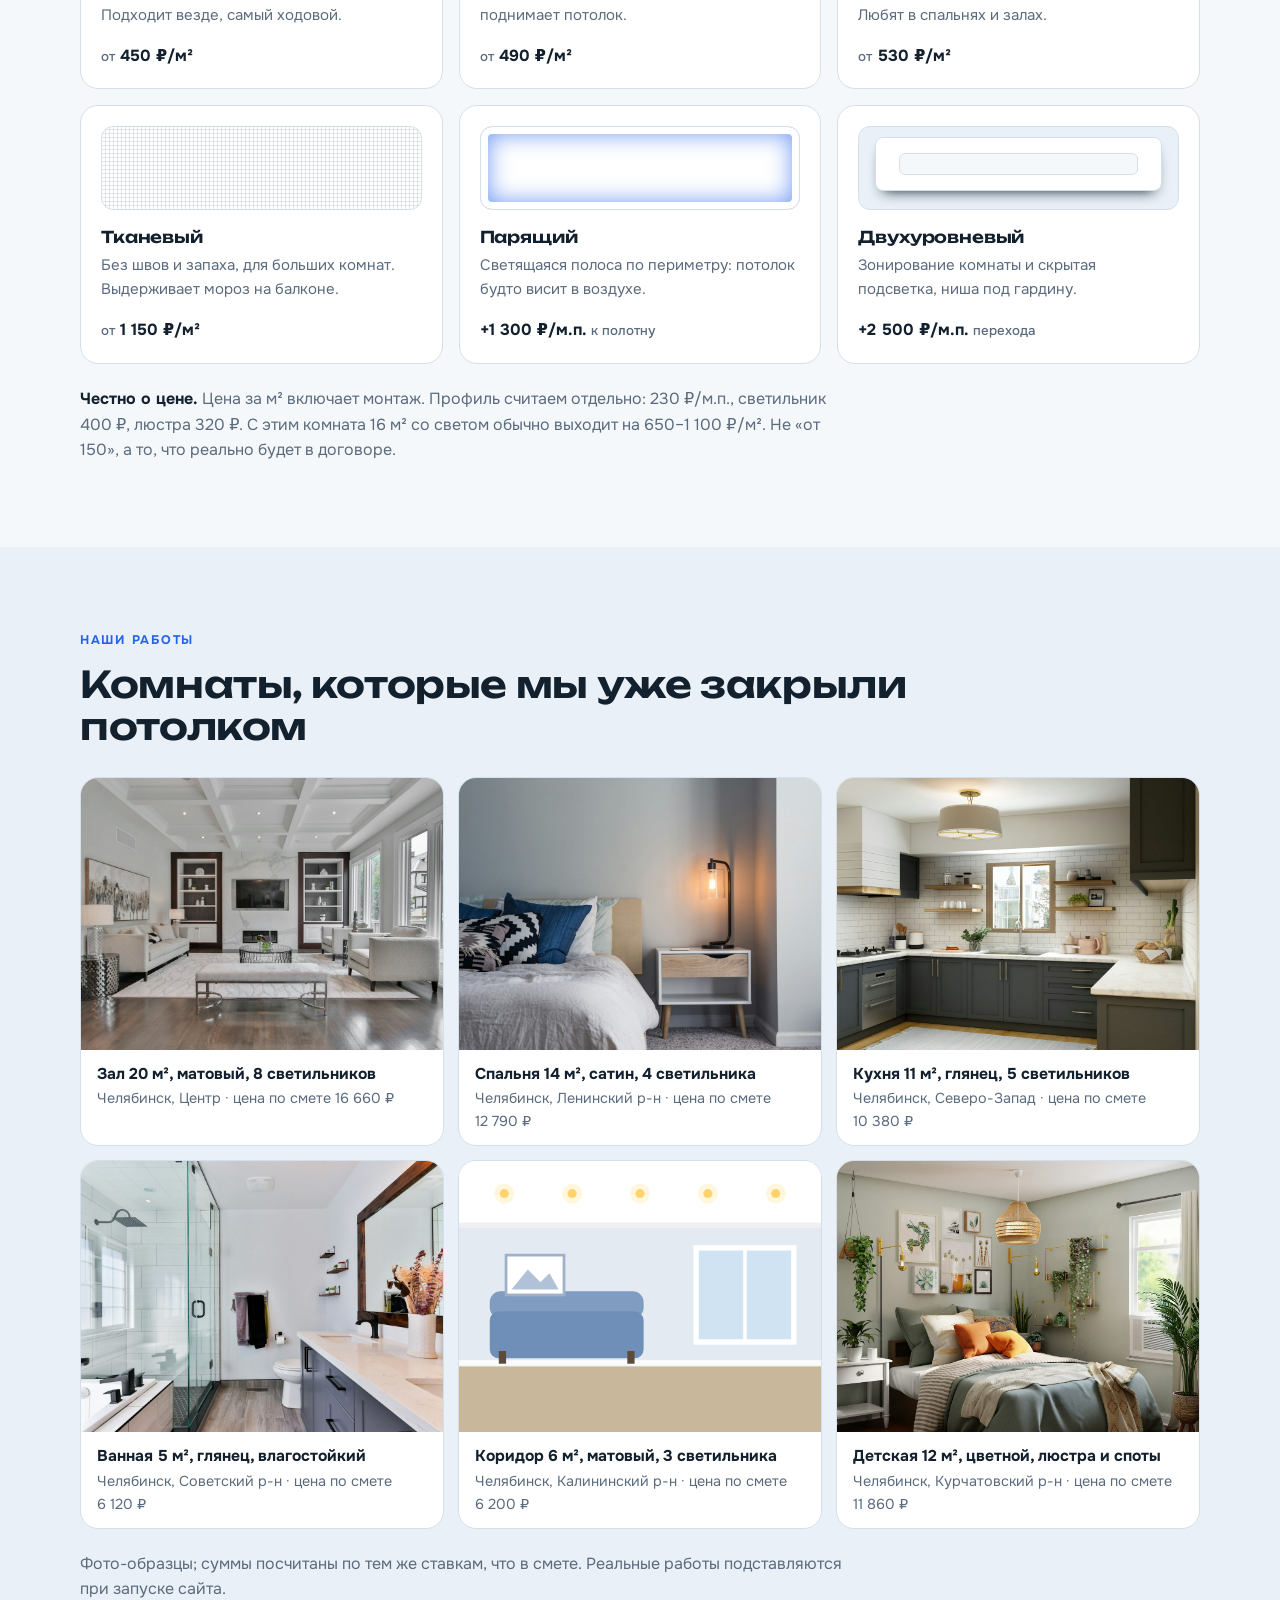
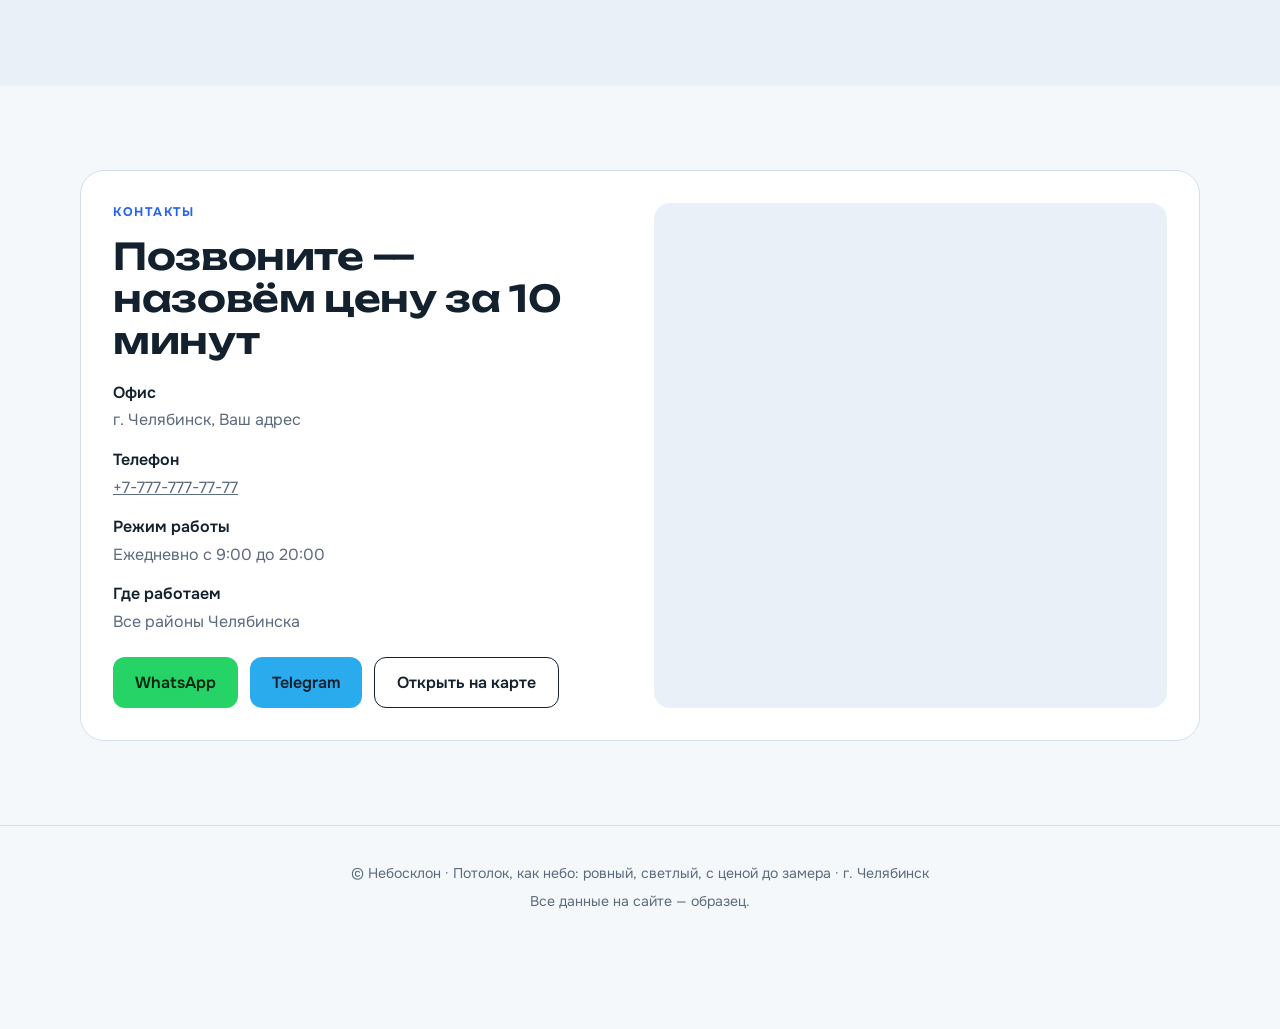
==== commit 2517ca99: "Фото, шрифты и three.js в репозитории: сайт не зависит от Unsplash, Google Fonts и jsDelivr" ====
--- a/1-start/index.html
+++ b/1-start/index.html
@@ -9,10 +9,8 @@
 <meta property="og:type" content="website">
 <meta property="og:title" content="Небосклон — натяжные потолки в Челябинске, цена до замера">
 <meta property="og:description" content="Натяжные потолки в Челябинске: цена считается до замера и фиксируется в договоре. Матовые, глянцевые, сатиновые, парящие. Замер бесплатно.">
-<meta property="og:image" content="https://images.unsplash.com/photo-1600607687939-ce8a6c25118c?w=1200&q=72&auto=format&fit=crop">
-<link rel="preconnect" href="https://fonts.googleapis.com">
-<link rel="preconnect" href="https://fonts.gstatic.com" crossorigin>
-<link href="https://fonts.googleapis.com/css2?family=Unbounded:wght@500;600&family=Onest:wght@400;500;600;700&display=swap" rel="stylesheet">
+<meta property="og:image" content="https://artemdobrovolskii1-bit.github.io/Natyazhnye-potolki/1-start/img/1600607687939-ce8a6c25118c.jpg">
+<link href="fonts/fonts.css" rel="stylesheet">
 <!-- Яндекс Метрика: вставьте сюда код счётчика клиента -->
 <style>
 
@@ -233,7 +231,7 @@
 'use strict';
 
 var REG=[];
-function photoURL(id,w){return 'https://images.unsplash.com/photo-'+id+'?w='+w+'&q=72&auto=format&fit=crop'}
+function photoURL(id,w){return 'img/'+id+'.jpg'}
 /* Иллюстрация комнаты с потолком — показывается, если фото не загрузилось */
 function roomSVG(o){
   o=o||{};var wall=o.wall||'#E3EAF2',floor=o.floor||'#C9B79C',acc=o.acc||'#6F8FB8',spots=o.spots==null?5:o.spots;
@@ -249,7 +247,7 @@
   return s+'</svg>';
 }
 function pic(id,cfg,alt,w,o){o=o||{};var k=REG.push(cfg||{})-1,h=Math.round(w/2),b=Math.min(2400,w*1.6|0);
-  return '<img class="ph" data-k="'+k+'" src="'+photoURL(id,w)+'" srcset="'+photoURL(id,h)+' '+h+'w, '+photoURL(id,w)+' '+w+'w, '+photoURL(id,b)+' '+b+'w" sizes="'+(o.sizes||'(max-width:760px) 100vw, 50vw')+'" alt="'+(alt||'').replace(/"/g,'&quot;')+'" '+(o.eager?'fetchpriority="high"':'loading="lazy"')+' decoding="async">'}
+  return '<img class="ph" data-k="'+k+'" src="'+photoURL(id,w)+'" alt="'+(alt||'').replace(/"/g,'&quot;')+'" '+(o.eager?'fetchpriority="high"':'loading="lazy"')+' decoding="async">'}
 document.addEventListener('error',function(e){var im=e.target;if(im&&im.tagName==='IMG'&&im.dataset.k){var d=document.createElement('div');d.className='ph';d.setAttribute('role','img');d.setAttribute('aria-label',im.alt);d.innerHTML=roomSVG(REG[im.dataset.k]);im.replaceWith(d)}},true);
 function fillMedia(el){var cfg=JSON.parse(el.getAttribute('data-room')||'{}');el.insertAdjacentHTML('afterbegin',el.dataset.photo?pic(el.dataset.photo,cfg,el.dataset.alt||'',+el.dataset.w||1000,{eager:el.hasAttribute('data-eager'),sizes:el.dataset.sizes}):roomSVG(cfg))}
 document.querySelectorAll('[data-photo]').forEach(fillMedia);
--- a/1-start/fonts/fonts.css
+++ b/1-start/fonts/fonts.css
@@ -0,0 +1,108 @@
+/* cyrillic */
+@font-face {
+  font-family: 'Onest';
+  font-style: normal;
+  font-weight: 400;
+  font-display: swap;
+  src: url(Onest-normal-cyrillic-4c756272.woff2) format('woff2');
+  unicode-range: U+0301, U+0400-045F, U+0490-0491, U+04B0-04B1, U+2116;
+}
+/* latin */
+@font-face {
+  font-family: 'Onest';
+  font-style: normal;
+  font-weight: 400;
+  font-display: swap;
+  src: url(Onest-normal-latin-cebbb529.woff2) format('woff2');
+  unicode-range: U+0000-00FF, U+0131, U+0152-0153, U+02BB-02BC, U+02C6, U+02DA, U+02DC, U+0304, U+0308, U+0329, U+2000-206F, U+20AC, U+2122, U+2191, U+2193, U+2212, U+2215, U+FEFF, U+FFFD;
+}
+/* cyrillic */
+@font-face {
+  font-family: 'Onest';
+  font-style: normal;
+  font-weight: 500;
+  font-display: swap;
+  src: url(Onest-normal-cyrillic-4c756272.woff2) format('woff2');
+  unicode-range: U+0301, U+0400-045F, U+0490-0491, U+04B0-04B1, U+2116;
+}
+/* latin */
+@font-face {
+  font-family: 'Onest';
+  font-style: normal;
+  font-weight: 500;
+  font-display: swap;
+  src: url(Onest-normal-latin-cebbb529.woff2) format('woff2');
+  unicode-range: U+0000-00FF, U+0131, U+0152-0153, U+02BB-02BC, U+02C6, U+02DA, U+02DC, U+0304, U+0308, U+0329, U+2000-206F, U+20AC, U+2122, U+2191, U+2193, U+2212, U+2215, U+FEFF, U+FFFD;
+}
+/* cyrillic */
+@font-face {
+  font-family: 'Onest';
+  font-style: normal;
+  font-weight: 600;
+  font-display: swap;
+  src: url(Onest-normal-cyrillic-4c756272.woff2) format('woff2');
+  unicode-range: U+0301, U+0400-045F, U+0490-0491, U+04B0-04B1, U+2116;
+}
+/* latin */
+@font-face {
+  font-family: 'Onest';
+  font-style: normal;
+  font-weight: 600;
+  font-display: swap;
+  src: url(Onest-normal-latin-cebbb529.woff2) format('woff2');
+  unicode-range: U+0000-00FF, U+0131, U+0152-0153, U+02BB-02BC, U+02C6, U+02DA, U+02DC, U+0304, U+0308, U+0329, U+2000-206F, U+20AC, U+2122, U+2191, U+2193, U+2212, U+2215, U+FEFF, U+FFFD;
+}
+/* cyrillic */
+@font-face {
+  font-family: 'Onest';
+  font-style: normal;
+  font-weight: 700;
+  font-display: swap;
+  src: url(Onest-normal-cyrillic-4c756272.woff2) format('woff2');
+  unicode-range: U+0301, U+0400-045F, U+0490-0491, U+04B0-04B1, U+2116;
+}
+/* latin */
+@font-face {
+  font-family: 'Onest';
+  font-style: normal;
+  font-weight: 700;
+  font-display: swap;
+  src: url(Onest-normal-latin-cebbb529.woff2) format('woff2');
+  unicode-range: U+0000-00FF, U+0131, U+0152-0153, U+02BB-02BC, U+02C6, U+02DA, U+02DC, U+0304, U+0308, U+0329, U+2000-206F, U+20AC, U+2122, U+2191, U+2193, U+2212, U+2215, U+FEFF, U+FFFD;
+}
+/* cyrillic */
+@font-face {
+  font-family: 'Unbounded';
+  font-style: normal;
+  font-weight: 500;
+  font-display: swap;
+  src: url(Unbounded-normal-cyrillic-c8655679.woff2) format('woff2');
+  unicode-range: U+0301, U+0400-045F, U+0490-0491, U+04B0-04B1, U+2116;
+}
+/* latin */
+@font-face {
+  font-family: 'Unbounded';
+  font-style: normal;
+  font-weight: 500;
+  font-display: swap;
+  src: url(Unbounded-normal-latin-06f2e4ae.woff2) format('woff2');
+  unicode-range: U+0000-00FF, U+0131, U+0152-0153, U+02BB-02BC, U+02C6, U+02DA, U+02DC, U+0304, U+0308, U+0329, U+2000-206F, U+20AC, U+2122, U+2191, U+2193, U+2212, U+2215, U+FEFF, U+FFFD;
+}
+/* cyrillic */
+@font-face {
+  font-family: 'Unbounded';
+  font-style: normal;
+  font-weight: 600;
+  font-display: swap;
+  src: url(Unbounded-normal-cyrillic-c8655679.woff2) format('woff2');
+  unicode-range: U+0301, U+0400-045F, U+0490-0491, U+04B0-04B1, U+2116;
+}
+/* latin */
+@font-face {
+  font-family: 'Unbounded';
+  font-style: normal;
+  font-weight: 600;
+  font-display: swap;
+  src: url(Unbounded-normal-latin-06f2e4ae.woff2) format('woff2');
+  unicode-range: U+0000-00FF, U+0131, U+0152-0153, U+02BB-02BC, U+02C6, U+02DA, U+02DC, U+0304, U+0308, U+0329, U+2000-206F, U+20AC, U+2122, U+2191, U+2193, U+2212, U+2215, U+FEFF, U+FFFD;
+}
